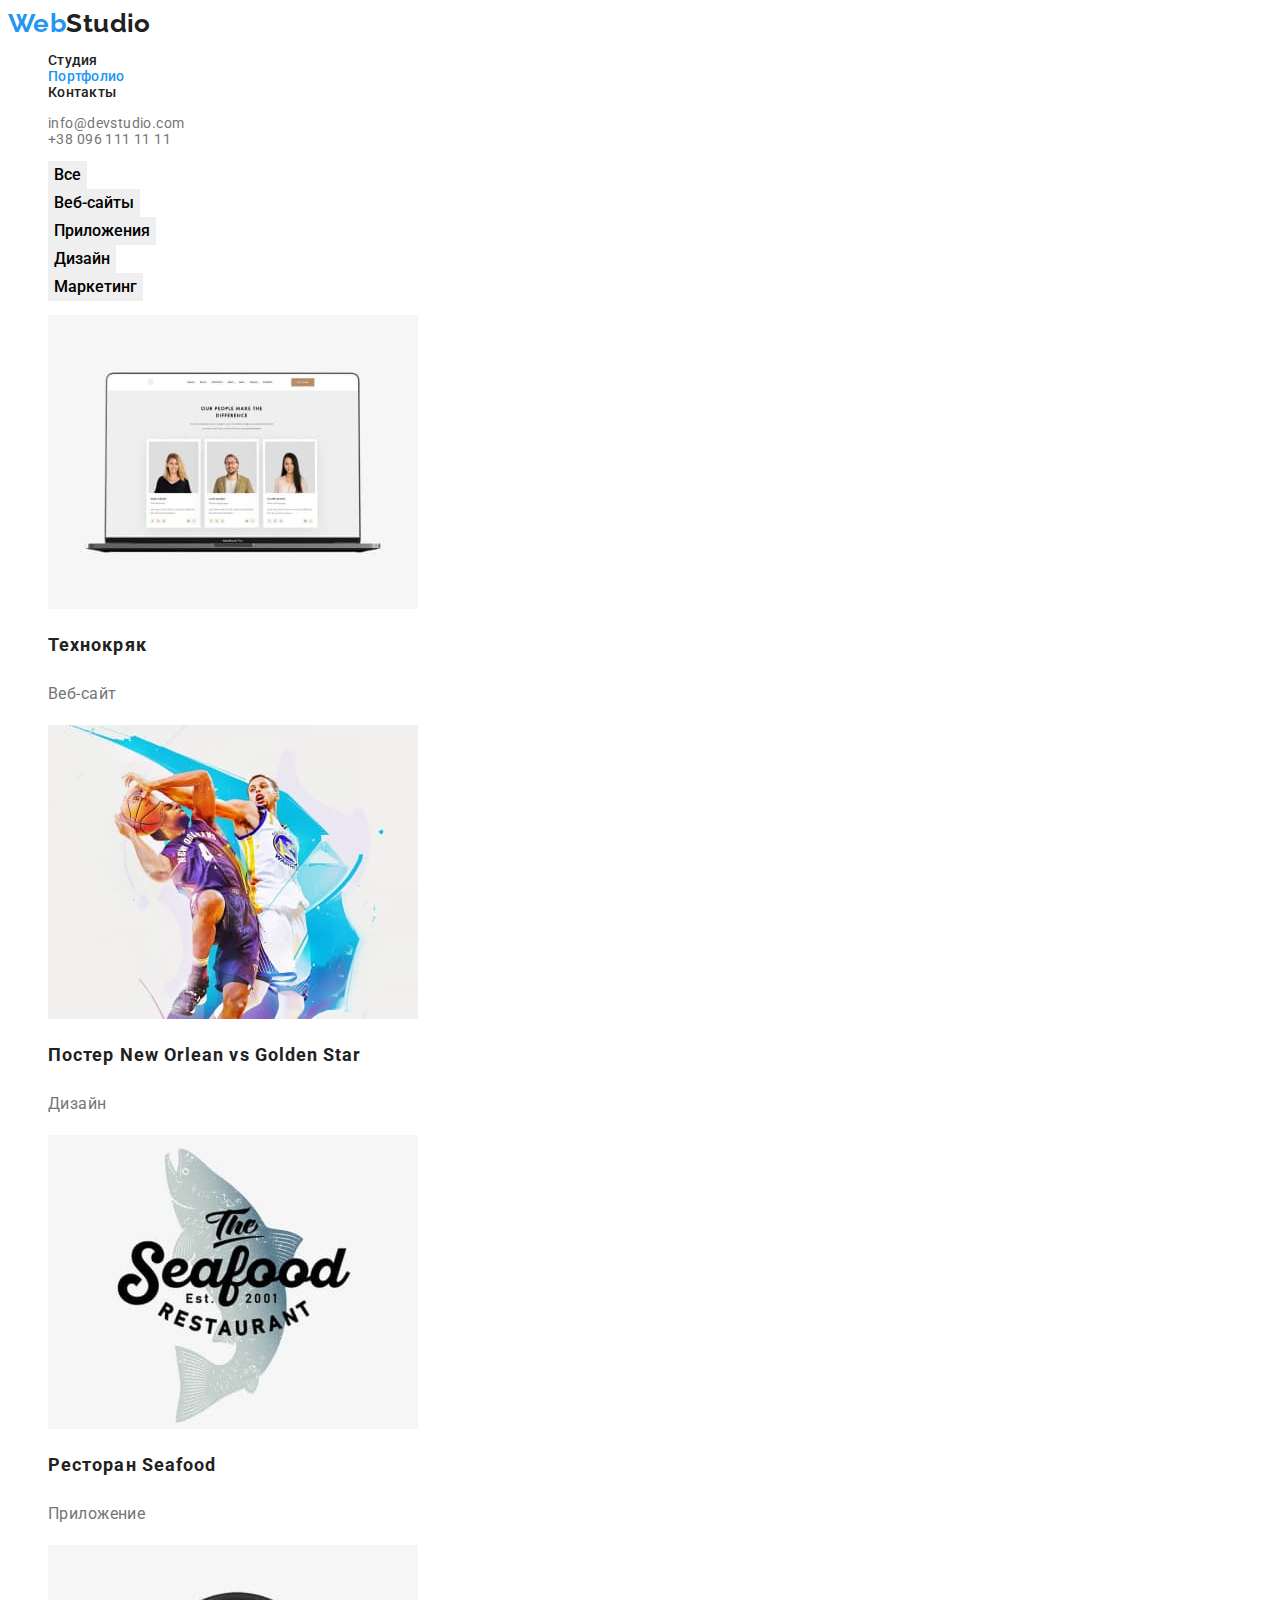
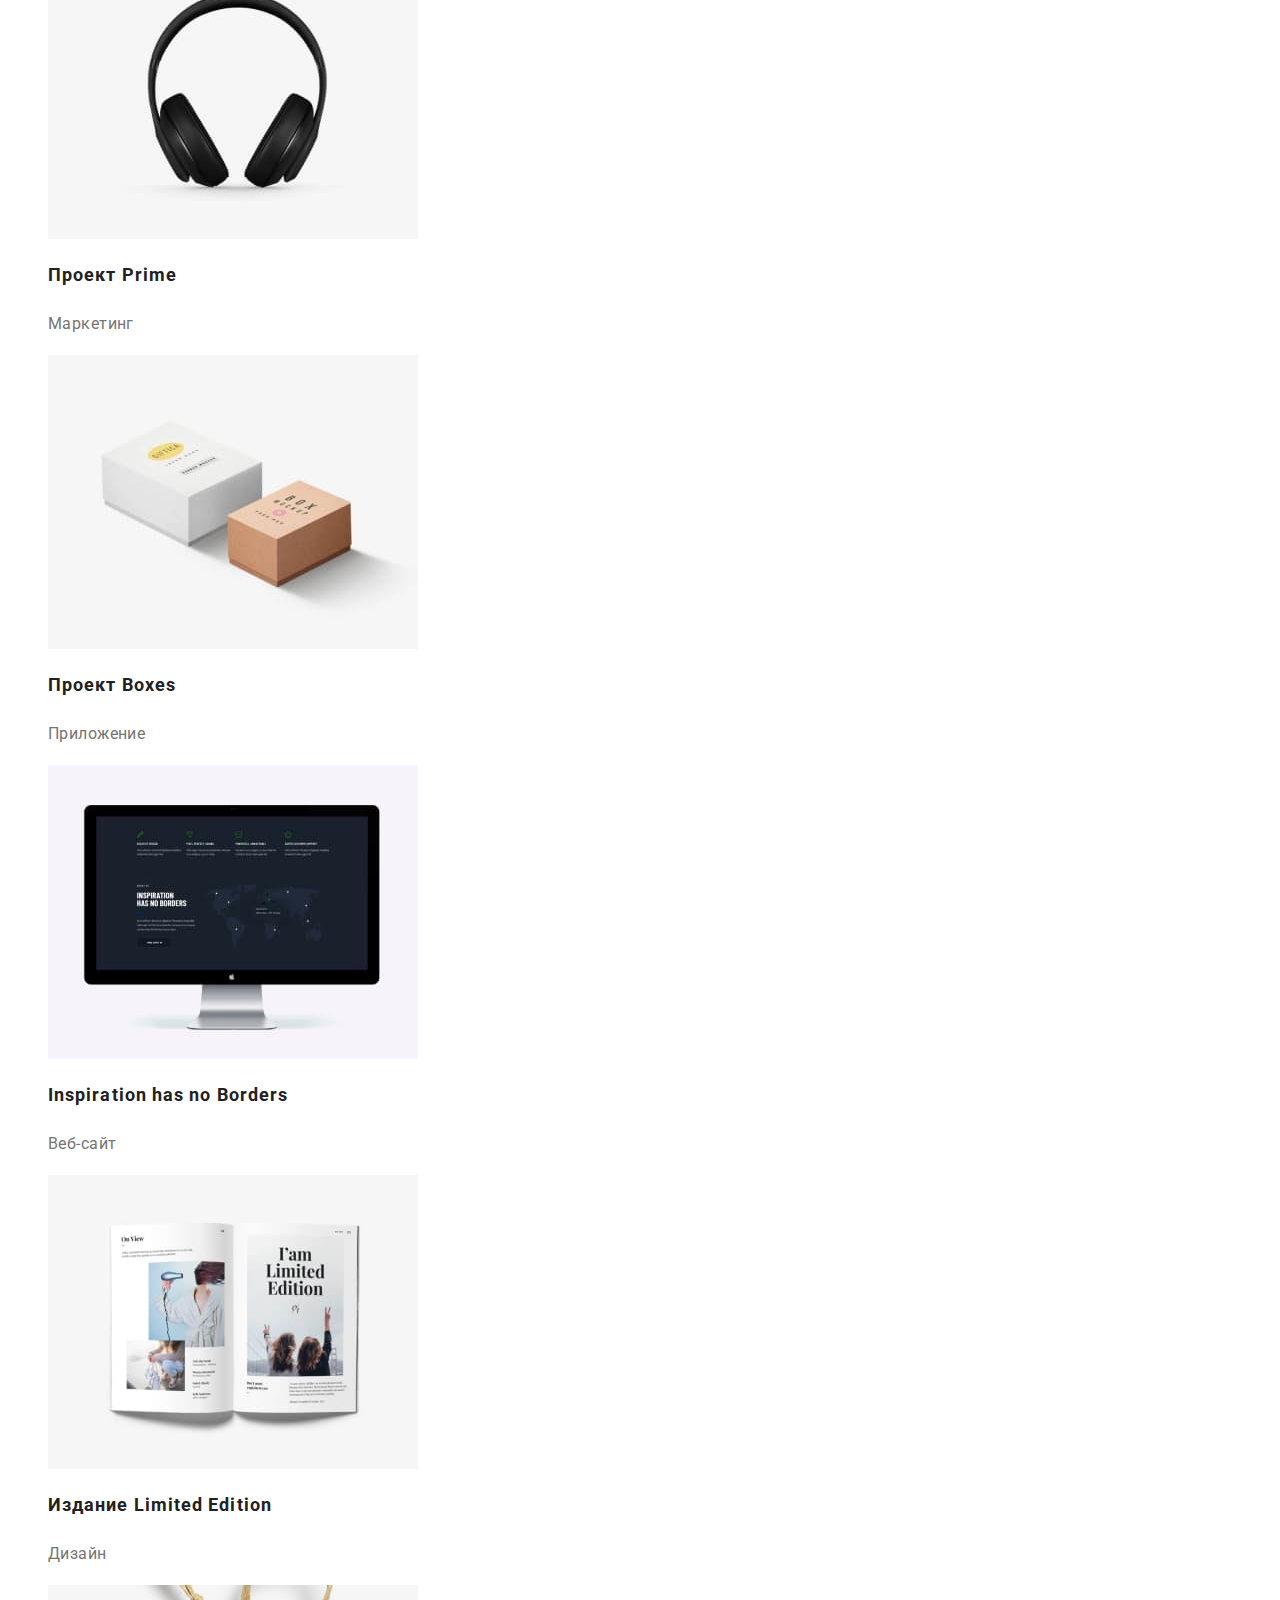
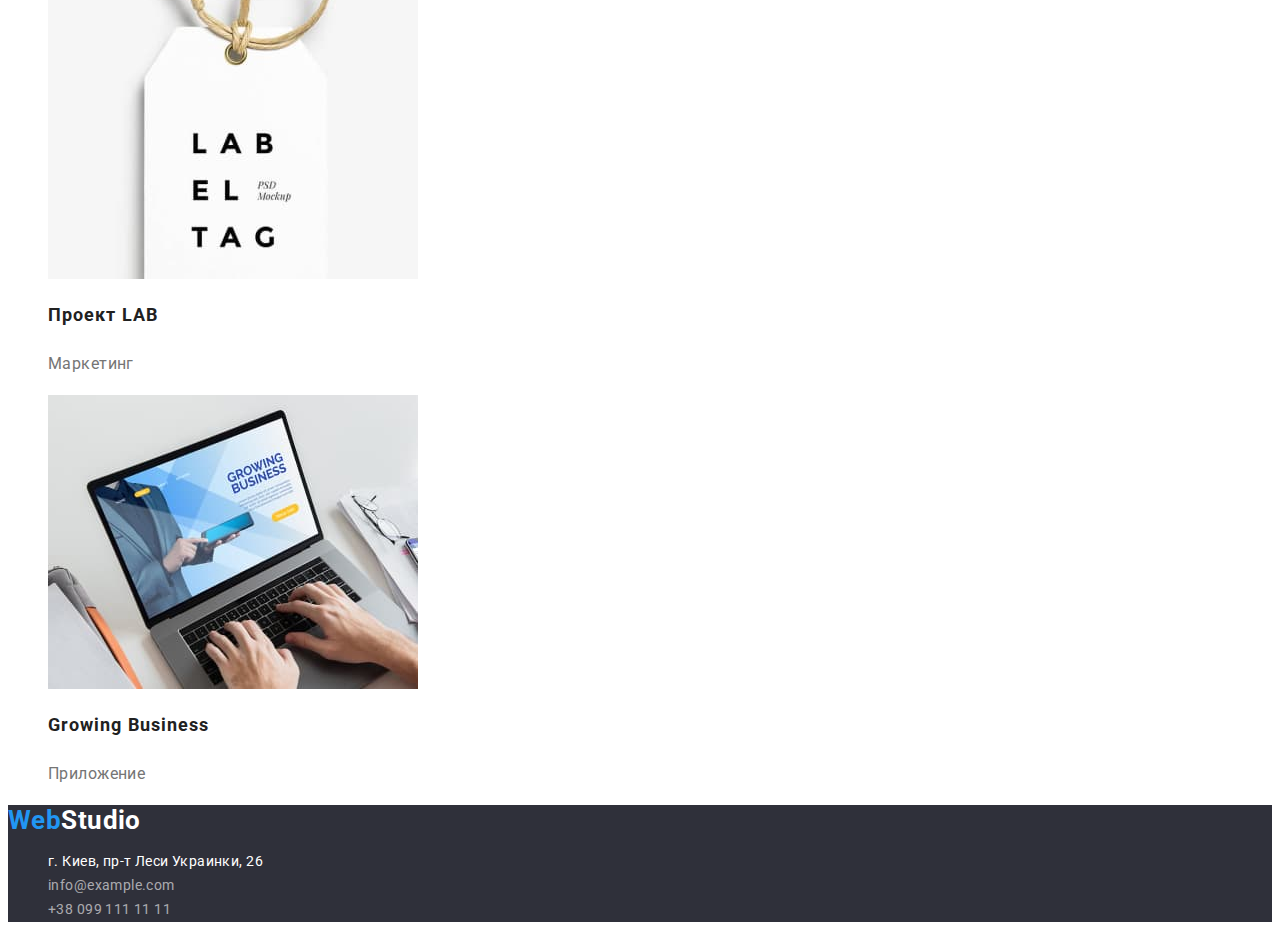
==== portfolio.html @ 20b67bd5 "начало дз3" ====
<!DOCTYPE html>
<html lang="ru">
<head>
    <meta charset="UTF-8">
    <meta http-equiv="X-UA-Compatible" content="IE=edge">
    <meta name="viewport" content="width=device-width, initial-scale=1.0">
    <link rel="preconnect" href="https://fonts.googleapis.com">
    <link rel="preconnect" href="https://fonts.gstatic.com" crossorigin>
    <link href="https://fonts.googleapis.com/css2?family=Raleway:wght@700&family=Roboto:wght@400;500;700;900&display=swap" rel="stylesheet">
    <title>Студия</title>
    <link rel="stylesheet" href="./css/styles.css"/>
</head>
<body>

    <header class="header">
        <nav class="header-nav">
        <a href="/" class="header-logo">Web<span class="header-logo2">Studio</span></a>
           <ul class="header-nav-list list">
                <li class="header-item"><a href="./index.html" class="header-nav-link link ">Студия</a></li>
                <li class="header-item"><a href="./portfolio.html" class="header-nav-link link current">Портфолио</a></li>
                <li class="header-item"><a href="" class="header-nav-link link">Контакты</a></li>
            </ul>
        </nav>

        <ul class="header-list list">
            <li class="header-item"><a href="mailto:info@devstudio.com" class="header-contact link">info@devstudio.com</a></li>
            <li class="header-item"><a href="tel:+380961111111" class="header-contact link">+38 096 111 11 11</a></li>
        </ul>

    </header>

    <main>
    <section class="portfolio">
        <h1 class="visually-hidden">Наши работы</h1>
        <ul class="portfolio-list list">
            <li><button type="button" class="portfolio-list-btn btn">Все</button></li>
            <li><button type="button" class="portfolio-list-btn btn">Веб-сайты</button></li>
            <li><button type="button" class="portfolio-list-btn btn">Приложения</button></li>
            <li><button type="button" class="portfolio-list-btn btn">Дизайн</button></li>
            <li><button type="button" class="portfolio-list-btn btn">Маркетинг</button></li>
        </ul>
        <ul class="portfolio-list list">
            <li>
                <a href="" class="portfolio-link">
                    <img src="./images/portfolio1.jpg" alt="Экран проэкта Технокряк">
                    <h2 class="portfolio-list-title">Технокряк</h2>
                    <p class="portfolio-list-text">Веб-сайт</p>
                </a>
            </li>
            <li>
                <a href="" class="portfolio-link">
                    <img src="./images/portfolio2.jpg" alt="Постер">
                    <h2 class="portfolio-list-title">Постер New Orlean vs Golden Star</h2>
                    <p class="portfolio-list-text">Дизайн</p>
                </a>
            </li>
            <li>
                <a href="" class="portfolio-link">
                    <img src="./images/portfolio3.jpg" alt="Лого ресторана SeaFood">
                    <h2 class="portfolio-list-title">Ресторан Seafood</h2>
                    <p class="portfolio-list-text">Приложение</p>
                </a>
            </li>
            <li>
                <a href="" class="portfolio-link">
                    <img src="./images/portfolio4.jpg" alt="Лого проэкта Prime">
                    <h2 class="portfolio-list-title">Проект Prime</h2>
                    <p class="portfolio-list-text">Маркетинг</p>
                </a>
            </li>
            <li>
                <a href="" class="portfolio-link">
                    <img src="./images/portfolio5.jpg" alt="Лого проэкта Boxes">
                    <h2 class="portfolio-list-title">Проект Boxes</h2>
                    <p class="portfolio-list-text">Приложение</p>
                </a>
            </li>
            <li>
                <a href="" class="portfolio-link">
                    <img src="./images/portfolio6.jpg" alt="Экран сайта">
                    <h2 class="portfolio-list-title">Inspiration has no Borders</h2>
                    <p class="portfolio-list-text">Веб-сайт</p>
                </a>
            </li>
            <li>
                <a href="" class="portfolio-link">
                    <img src="./images/portfolio7.jpg" alt="Странийы журнала">
                    <h2 class="portfolio-list-title">Издание Limited Edition</h2>
                    <p class="portfolio-list-text">Дизайн</p>
                </a>
            </li>
            <li>
                <a href="" class="portfolio-link">
                    <img src="./images/portfolio8.jpg" alt="Лого проэкта LAB">
                    <h2 class="portfolio-list-title">Проект LAB</h2>
                    <p class="portfolio-list-text">Маркетинг</p>
                </a>
            </li>
            <li>
                <a href="" class="portfolio-link">
                    <img src="./images/portfolio9.jpg" alt="Экран приложения">
                    <h2 class="portfolio-list-title">Growing Business</h2>
                    <p class="portfolio-list-text">Приложение</p>
                </a>
            </li>
        </ul>
    </section>
       
    </main>
    <footer class="footer">
    
        <a href="/" class="footer-logo">Web<span class="footer-logo2">Studio</span></a>
        <address>
            <ul class="footer-list list">
                <li class="footer-item"><a href="https://goo.gl/maps/zTZSHsierRrtgQWT7" target="_blank" rel="noopener noindex nofollow" class="footer-link address">г. Киев, пр-т Леси Украинки, 26 </a></li>
                <li class="footer-item contact"><a href="mailto:info@example.com" class="footer-link contact">info@example.com</a></li>
                <li class="footer-item"><a href="tel:+380991111111" class="footer-link contact">+38 099 111 11 11</a></li>
            </ul>
        </address>
   
</footer>
</body>
</html>
---- css/styles.css ----
:root {
    --maintext-color:#212121;
    --secondtext-color:#757575;
    --accent-color:#2196F3;
    --light-text-color:#FFFFFF;
    --background-dark-color:#2F303A;
    --background-medium-color:#F5F4FA;
    --background-light-color:#E5E5E5;
    --background-main-color:#FFFFFF;
}
body{
    font-family: Roboto, sans-serif;
    color:var(--maintext-color);
    font-size: 14px;
    letter-spacing: 0.03em;
    background: var(--background-main-color);
    }

    a {
        text-decoration:none;
    }
/* -----------------------------------------HEADER------------------------------------------------------ */
.header {
    
        }
        

.header-logo {
font-family: 'Raleway';
font-weight: 700;
font-size: 26px;
line-height: 1.19;
color: var(--accent-color);
}
.header-logo2 {
    color: var(--maintext-color);    
    }
.header-nav-list{
font-weight: 500;
line-height: 1.14;
letter-spacing: 0.02em;
}


.header-nav-link {
    color: var(--maintext-color);
}
.header-nav-link:hover, 
.header-contact:hover,
.header-nav-link:focus,
.header-contact:focus {
    color: var(--accent-color);
}

.header-nav-link.current{
color:var(--accent-color);
}

.list{
list-style: none;
}
.header-contact {
color: var(--secondtext-color);
}
/* ---------------------------------------------HERO------------------------------------------- */
.hero {
    background:var(--background-dark-color);
    
}
.hero-title{
font-weight: 900;
font-size: 44px;
line-height: 1,36;
text-align: center;
letter-spacing: 0.06em;
text-transform: uppercase;
color: var(--light-text-color);
}
.hero-btn{
background: var(--accent-color);
font-family: inherit;
font-weight: 700;
font-size: 16px;
line-height: 1.88;
display: flex;
align-items: center;
text-align: center;
letter-spacing: 0.06em;
color: var(--light-text-color);
}
/* -----------------------------------------------ADVANTAGES---------------------------------------------- */
.advantages{
    
}
.visually-hidden {
    clip: rect(0 0 0 0);
    clip-path: inset(50%);
    height: 1px;
    overflow: hidden;
    position: absolute;
    white-space: nowrap;
    width: 1px;
  }

.advantages-list-headers{
font-weight: 700;
font-size: 14px;
line-height: 1.14;
text-transform: uppercase;
}

.advantages-list-text{
line-height: 1.71;
color: var(--secondtext-color);
}

.whatwedo{
    }
.whatwedo-title{
font-size: 36px;
line-height: 1.166;
text-align: center;
}

.team{
background: var(--background-medium-color);
}

.team-description{
    }

.team-list-header{
font-weight: 500;
font-size: 16px;
line-height: 1.19;
text-align: center;
}

.team-list-text{
    font-size: 16px;
    line-height: 1.19;
    text-align: center;
    color:var(--secondtext-color)
}

.footer{
    background: var(--background-dark-color);
}
.footer-logo{
font-weight: 700;
font-size: 26px;
line-height: 1.19;
color: var(--accent-color);
}
.footer-logo2{
    font-weight: 700;
    font-size: 26px;
    line-height: 1.19;
    color: var(--background-main-color);    
}

.footer-link {
font-style: normal;
font-weight: 400;
line-height: 1.71;
}


.footer-link.address {
color: var(--light-text-color);
}

.footer-link.contact{
color: rgba(255, 255, 255, 0.6);
}

.footer-link:hover,
.footer-link:focus {
color: var(--accent-color);
}

.portfolio-list-title {
font-size: 18px;
line-height: 2;
letter-spacing: 0.06em;
color: var(--maintext-color);
}

.portfolio-list-text{
font-weight: 400;
font-size: 16px;
line-height: 1.88;
color:var(--secondtext-color);
}

.portfolio-link{
    text-decoration:none;
}

.btn{
font-family: inherit;
font-weight: 500;
font-size: 16px;
line-height: 1.63;
text-align: center;
cursor: pointer;
border: transparent;
}

.btn:hover{
    background:var(--accent-color);
    color:var(--light-text-color);
}
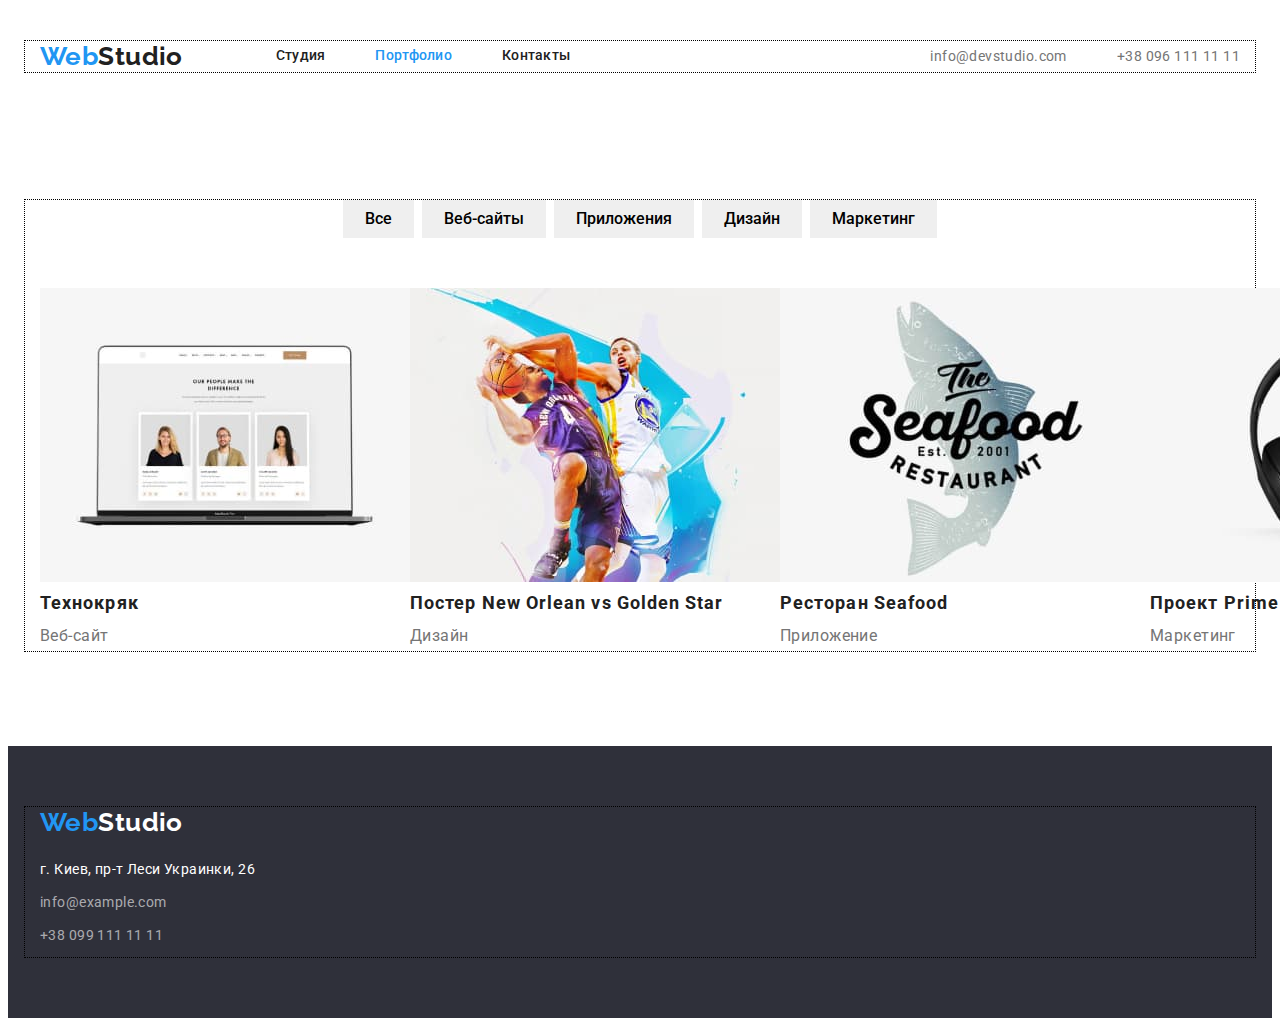
==== commit bf0d8e47: "1st version" ====
--- a/portfolio.html
+++ b/portfolio.html
@@ -8,38 +8,41 @@
     <link rel="preconnect" href="https://fonts.gstatic.com" crossorigin>
     <link href="https://fonts.googleapis.com/css2?family=Raleway:wght@700&family=Roboto:wght@400;500;700;900&display=swap" rel="stylesheet">
     <title>Студия</title>
+    <!-- <link rel="stylesheet" href="https://cdnjs.cloudflare.com/ajax/libs/modern-normalize/1.1.0/modern-normalize.css"> -->
     <link rel="stylesheet" href="./css/styles.css"/>
 </head>
 <body>
 
     <header class="header">
+        <div class="container">
+        <a href="/" class="header-logo">Web<span class="header-logo2">Studio</span></a>
         <nav class="header-nav">
-        <a href="/" class="header-logo">Web<span class="header-logo2">Studio</span></a>
-           <ul class="header-nav-list list">
-                <li class="header-item"><a href="./index.html" class="header-nav-link link ">Студия</a></li>
-                <li class="header-item"><a href="./portfolio.html" class="header-nav-link link current">Портфолио</a></li>
-                <li class="header-item"><a href="" class="header-nav-link link">Контакты</a></li>
+            <ul class="header-nav-list list">
+                <li class="header-nav-item"><a href="./index.html" class="header-nav-link link ">Студия</a></li>
+                <li class="header-nav-item"><a href="./portfolio.html" class="header-nav-link link current">Портфолио</a></li>
+                <li class="header-nav-item"><a href="" class="header-nav-link link">Контакты</a></li>
             </ul>
         </nav>
 
         <ul class="header-list list">
-            <li class="header-item"><a href="mailto:info@devstudio.com" class="header-contact link">info@devstudio.com</a></li>
-            <li class="header-item"><a href="tel:+380961111111" class="header-contact link">+38 096 111 11 11</a></li>
+            <li class="header-contact-item"><a href="mailto:info@devstudio.com" class="header-contact link">info@devstudio.com</a></li>
+            <li class="header-contact-item"><a href="tel:+380961111111" class="header-contact link">+38 096 111 11 11</a></li>
         </ul>
-
+        </div>
     </header>
 
     <main>
     <section class="portfolio">
+        <div class="container">
         <h1 class="visually-hidden">Наши работы</h1>
-        <ul class="portfolio-list list">
-            <li><button type="button" class="portfolio-list-btn btn">Все</button></li>
-            <li><button type="button" class="portfolio-list-btn btn">Веб-сайты</button></li>
-            <li><button type="button" class="portfolio-list-btn btn">Приложения</button></li>
-            <li><button type="button" class="portfolio-list-btn btn">Дизайн</button></li>
-            <li><button type="button" class="portfolio-list-btn btn">Маркетинг</button></li>
+        <ul class="portfolio-list-btn list">
+            <li class="portfolio-btn-list"><button type="button" class="portfolio-btn-item btn">Все</button></li>
+            <li class="portfolio-btn-list"><button type="button" class="portfolio-btn-item btn">Веб-сайты</button></li>
+            <li class="portfolio-btn-list"><button type="button" class="portfolio-btn-item btn">Приложения</button></li>
+            <li class="portfolio-btn-list"><button type="button" class="portfolio-btn-item btn">Дизайн</button></li>
+            <li class="portfolio-btn-list"><button type="button" class="portfolio-btn-item btn">Маркетинг</button></li>
         </ul>
-        <ul class="portfolio-list list">
+        <ul class="portfolio-list-projects list">
             <li>
                 <a href="" class="portfolio-link">
                     <img src="./images/portfolio1.jpg" alt="Экран проэкта Технокряк">
@@ -104,11 +107,12 @@
                 </a>
             </li>
         </ul>
+        </div>
     </section>
        
     </main>
     <footer class="footer">
-    
+    <div class="container">
         <a href="/" class="footer-logo">Web<span class="footer-logo2">Studio</span></a>
         <address>
             <ul class="footer-list list">
@@ -117,7 +121,7 @@
                 <li class="footer-item"><a href="tel:+380991111111" class="footer-link contact">+38 099 111 11 11</a></li>
             </ul>
         </address>
-   
+    </div>
 </footer>
 </body>
 </html>--- a/css/styles.css
+++ b/css/styles.css
@@ -8,8 +8,12 @@
     --background-medium-color:#F5F4FA;
     --background-light-color:#E5E5E5;
     --background-main-color:#FFFFFF;
+    --typical-margin:30px;
+    --typical-padding:94px;
+
 }
 body{
+    /* display: block; */
     font-family: Roboto, sans-serif;
     color:var(--maintext-color);
     font-size: 14px;
@@ -20,11 +24,51 @@
     a {
         text-decoration:none;
     }
+    h1, h2, h3, h4, p, ul {
+        margin: 0;
+        padding-left: 0;
+    }
+
+    .container{
+        width: 1200px;
+        border: 1px dotted black;
+        padding-left: 15px;
+        padding-right: 15px;
+        margin: 0 auto;
+
+    }
+
+    .btn{
+        font-family: inherit;
+        text-align: center;
+        cursor: pointer;
+        border: transparent;
+        }
+        
+        .btn:hover,
+        .btn:focus {
+            background:var(--accent-color);
+            color:var(--light-text-color);
+        }
+            
 /* -----------------------------------------HEADER------------------------------------------------------ */
 .header {
-    
+padding-top: 32px;
+padding-bottom: 32px;    
         }
         
+.header .container{
+    display: flex;
+    align-items: center;
+}
+
+.header-nav-item:not(:last-child){
+    margin-right: 50px;
+}
+
+.header-contact-item:not(:last-child){
+    margin-right: 50px;
+}
 
 .header-logo {
 font-family: 'Raleway';
@@ -34,9 +78,11 @@
 color: var(--accent-color);
 }
 .header-logo2 {
-    color: var(--maintext-color);    
+    color: var(--maintext-color);  
+    margin-right: 93px;  
     }
 .header-nav-list{
+display: flex;
 font-weight: 500;
 line-height: 1.14;
 letter-spacing: 0.02em;
@@ -57,17 +103,28 @@
 color:var(--accent-color);
 }
 
+.header-list{
+    display: flex;
+    margin-left: auto;
+}
+
 .list{
 list-style: none;
 }
+
 .header-contact {
 color: var(--secondtext-color);
 }
 /* ---------------------------------------------HERO------------------------------------------- */
 .hero {
     background:var(--background-dark-color);
-    
-}
+    padding: 200px 0;
+    }
+
+.hero .container{
+    justify-content: center;
+    }
+
 .hero-title{
 font-weight: 900;
 font-size: 44px;
@@ -76,22 +133,33 @@
 letter-spacing: 0.06em;
 text-transform: uppercase;
 color: var(--light-text-color);
-}
-.hero-btn{
+margin-bottom: var(--typical-margin);
+}
+.hero-btn {
+display: flex;
+min-width: 200px;
+height: 50px;
+border-radius: 4px;
 background: var(--accent-color);
 font-family: inherit;
 font-weight: 700;
 font-size: 16px;
 line-height: 1.88;
-display: flex;
+letter-spacing: 0.06em;
 align-items: center;
-text-align: center;
-letter-spacing: 0.06em;
+justify-content: center;
 color: var(--light-text-color);
+margin: auto;
+}
+
+.hero-btn:hover{
+    background: var(--background-medium-color);
+    color: var(--maintext-color);
 }
 /* -----------------------------------------------ADVANTAGES---------------------------------------------- */
 .advantages{
-    
+padding-bottom:var(--typical-padding);
+padding-top:var(--typical-padding);    
 }
 .visually-hidden {
     clip: rect(0 0 0 0);
@@ -103,38 +171,70 @@
     width: 1px;
   }
 
+.advantages-list{
+    display: flex;
+}
+
 .advantages-list-headers{
 font-weight: 700;
 font-size: 14px;
 line-height: 1.14;
 text-transform: uppercase;
+margin-bottom: 10px;
 }
 
 .advantages-list-text{
+    max-width: 270px;
 line-height: 1.71;
 color: var(--secondtext-color);
 }
 
 .whatwedo{
-    }
-.whatwedo-title{
-font-size: 36px;
-line-height: 1.166;
-text-align: center;
+    padding-bottom: var(--typical-padding);
+    }
+.whatwedo-list{
+    display: flex;
+}
+
+.whatwedo-item:not(:first-child) {
+    margin-left: var(--typical-margin);
 }
 
 .team{
 background: var(--background-medium-color);
+padding-top: var(--typical-padding);
+padding-bottom: var(--typical-padding);
+}
+
+.basic-title{
+font-size: 36px;
+line-height: 1.17;
+text-align: center;
+margin-bottom: 50px;
+letter-spacing: 0.03em;
+}
+.team-list{
+    display: flex;
+}
+
+.team-list-item:not(:first-child){
+margin-left: var(--typical-margin);
 }
 
 .team-description{
-    }
+    margin-bottom: var(--typical-margin);
+    }
+    
+.team-list-photo {
+    margin-bottom: var(--typical-margin);
+}
 
 .team-list-header{
 font-weight: 500;
 font-size: 16px;
 line-height: 1.19;
 text-align: center;
+margin-bottom: 10px;
 }
 
 .team-list-text{
@@ -146,14 +246,21 @@
 
 .footer{
     background: var(--background-dark-color);
-}
+    padding-top: 60px;
+    padding-bottom: 60px;
+    
+    }
 .footer-logo{
+font-family: 'Raleway';
+display: block;
 font-weight: 700;
 font-size: 26px;
 line-height: 1.19;
 color: var(--accent-color);
+margin-bottom: 20px;
 }
 .footer-logo2{
+    font-family: 'Raleway';
     font-weight: 700;
     font-size: 26px;
     line-height: 1.19;
@@ -162,8 +269,10 @@
 
 .footer-link {
 font-style: normal;
+display: block;
 font-weight: 400;
 line-height: 1.71;
+margin-bottom: 9px;
 }
 
 
@@ -178,6 +287,21 @@
 .footer-link:hover,
 .footer-link:focus {
 color: var(--accent-color);
+}
+
+.portfolio {
+    padding-top: var(--typical-padding);
+    padding-bottom: var(--typical-padding);
+}
+
+.portfolio-list-btn{
+    display: flex;
+    justify-content: center;
+    margin-bottom: 50px;
+}
+
+.portfolio-list-projects{
+display: flex;
 }
 
 .portfolio-list-title {
@@ -198,17 +322,16 @@
     text-decoration:none;
 }
 
-.btn{
-font-family: inherit;
+
+.portfolio-btn-item {
+display: flex;    
+height: 38px;
+padding: 6px 22px;
 font-weight: 500;
 font-size: 16px;
 line-height: 1.63;
-text-align: center;
-cursor: pointer;
-border: transparent;
-}
-
-.btn:hover{
-    background:var(--accent-color);
-    color:var(--light-text-color);
-}
+}
+
+.portfolio-btn-list:not(:first-child){
+    margin-left: 8px;
+}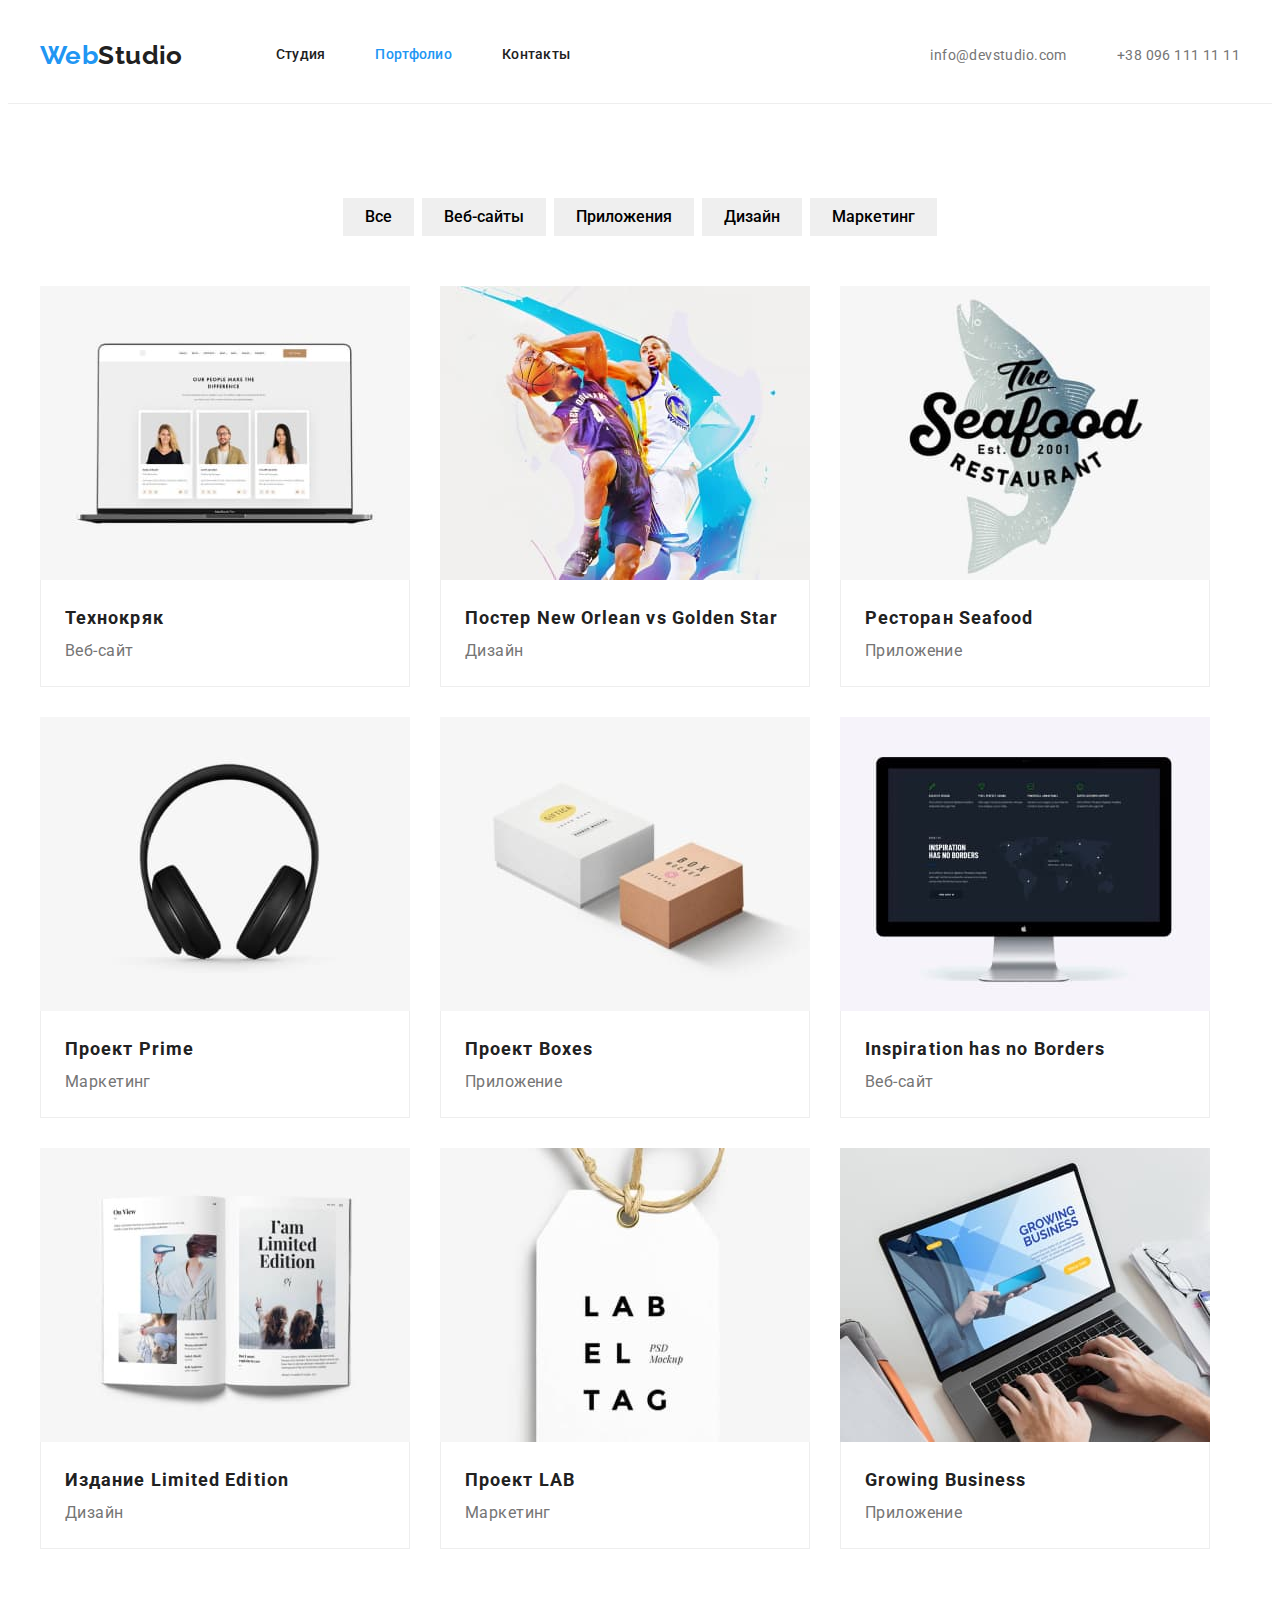
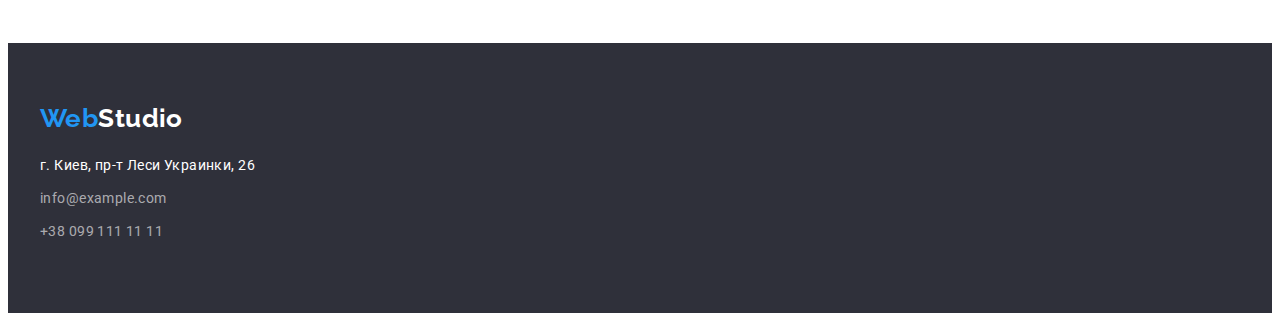
==== commit 608dc2f5: "done-1" ====
--- a/portfolio.html
+++ b/portfolio.html
@@ -43,67 +43,86 @@
             <li class="portfolio-btn-list"><button type="button" class="portfolio-btn-item btn">Маркетинг</button></li>
         </ul>
         <ul class="portfolio-list-projects list">
-            <li>
+            <li class="portfolio-item">
+                
                 <a href="" class="portfolio-link">
                     <img src="./images/portfolio1.jpg" alt="Экран проэкта Технокряк">
+                    <div class="portfolio-description">
                     <h2 class="portfolio-list-title">Технокряк</h2>
                     <p class="portfolio-list-text">Веб-сайт</p>
+                    </div>
                 </a>
             </li>
-            <li>
+            <li class="portfolio-item">
                 <a href="" class="portfolio-link">
                     <img src="./images/portfolio2.jpg" alt="Постер">
+                    <div class="portfolio-description">
                     <h2 class="portfolio-list-title">Постер New Orlean vs Golden Star</h2>
                     <p class="portfolio-list-text">Дизайн</p>
+                    </div>
                 </a>
             </li>
-            <li>
+            <li class="portfolio-item">
                 <a href="" class="portfolio-link">
                     <img src="./images/portfolio3.jpg" alt="Лого ресторана SeaFood">
+                    <div class="portfolio-description">
                     <h2 class="portfolio-list-title">Ресторан Seafood</h2>
                     <p class="portfolio-list-text">Приложение</p>
+                    </div>
                 </a>
             </li>
-            <li>
+            <li class="portfolio-item">
                 <a href="" class="portfolio-link">
                     <img src="./images/portfolio4.jpg" alt="Лого проэкта Prime">
+                    <div class="portfolio-description">
                     <h2 class="portfolio-list-title">Проект Prime</h2>
                     <p class="portfolio-list-text">Маркетинг</p>
+                    </div>
                 </a>
             </li>
-            <li>
+            <li class="portfolio-item">
                 <a href="" class="portfolio-link">
                     <img src="./images/portfolio5.jpg" alt="Лого проэкта Boxes">
+                    <div class="portfolio-description">
                     <h2 class="portfolio-list-title">Проект Boxes</h2>
                     <p class="portfolio-list-text">Приложение</p>
+                    </div>
                 </a>
             </li>
-            <li>
+            <li class="portfolio-item">
                 <a href="" class="portfolio-link">
                     <img src="./images/portfolio6.jpg" alt="Экран сайта">
+                    <div class="portfolio-description">
                     <h2 class="portfolio-list-title">Inspiration has no Borders</h2>
                     <p class="portfolio-list-text">Веб-сайт</p>
+                    </div>
                 </a>
             </li>
-            <li>
+            <li class="portfolio-item">
                 <a href="" class="portfolio-link">
                     <img src="./images/portfolio7.jpg" alt="Странийы журнала">
+                    <div class="portfolio-description">
                     <h2 class="portfolio-list-title">Издание Limited Edition</h2>
                     <p class="portfolio-list-text">Дизайн</p>
+                    </div>
                 </a>
             </li>
-            <li>
+            <li class="portfolio-item">
                 <a href="" class="portfolio-link">
                     <img src="./images/portfolio8.jpg" alt="Лого проэкта LAB">
+                    <div class="portfolio-description">
                     <h2 class="portfolio-list-title">Проект LAB</h2>
                     <p class="portfolio-list-text">Маркетинг</p>
+                    </div>
                 </a>
             </li>
-            <li>
+            <li class="portfolio-item">
                 <a href="" class="portfolio-link">
                     <img src="./images/portfolio9.jpg" alt="Экран приложения">
+                    <div class="portfolio-description">
                     <h2 class="portfolio-list-title">Growing Business</h2>
                     <p class="portfolio-list-text">Приложение</p>
+                    </div>
                 </a>
             </li>
         </ul>
--- a/css/styles.css
+++ b/css/styles.css
@@ -29,9 +29,12 @@
         padding-left: 0;
     }
 
+    img{
+        display: flex;
+    }
     .container{
         width: 1200px;
-        border: 1px dotted black;
+        /* border: 1px dotted black; */
         padding-left: 15px;
         padding-right: 15px;
         margin: 0 auto;
@@ -54,13 +57,14 @@
 /* -----------------------------------------HEADER------------------------------------------------------ */
 .header {
 padding-top: 32px;
-padding-bottom: 32px;    
+padding-bottom: 32px;
+border-bottom: 1px solid #EEEEEE;    
         }
         
 .header .container{
     display: flex;
     align-items: center;
-}
+    }
 
 .header-nav-item:not(:last-child){
     margin-right: 50px;
@@ -302,6 +306,14 @@
 
 .portfolio-list-projects{
 display: flex;
+flex-wrap: wrap;
+margin-left: -30px;
+margin-bottom: -30px;
+}
+
+.portfolio-item{
+    margin-left: var(--typical-margin);
+    margin-bottom: var(--typical-margin);
 }
 
 .portfolio-list-title {
@@ -318,10 +330,17 @@
 color:var(--secondtext-color);
 }
 
-.portfolio-link{
+.portfolio-description{
+    padding: ;
+    box-sizing: border-box;
+    padding: 20px 24px;
+    border-left: 1px solid #EEEEEE;
+    border-right: 1px solid #EEEEEE;;
+    border-bottom: 1px solid #EEEEEE;;
+}
+ .portfolio-link{
     text-decoration:none;
-}
-
+} 
 
 .portfolio-btn-item {
 display: flex;    
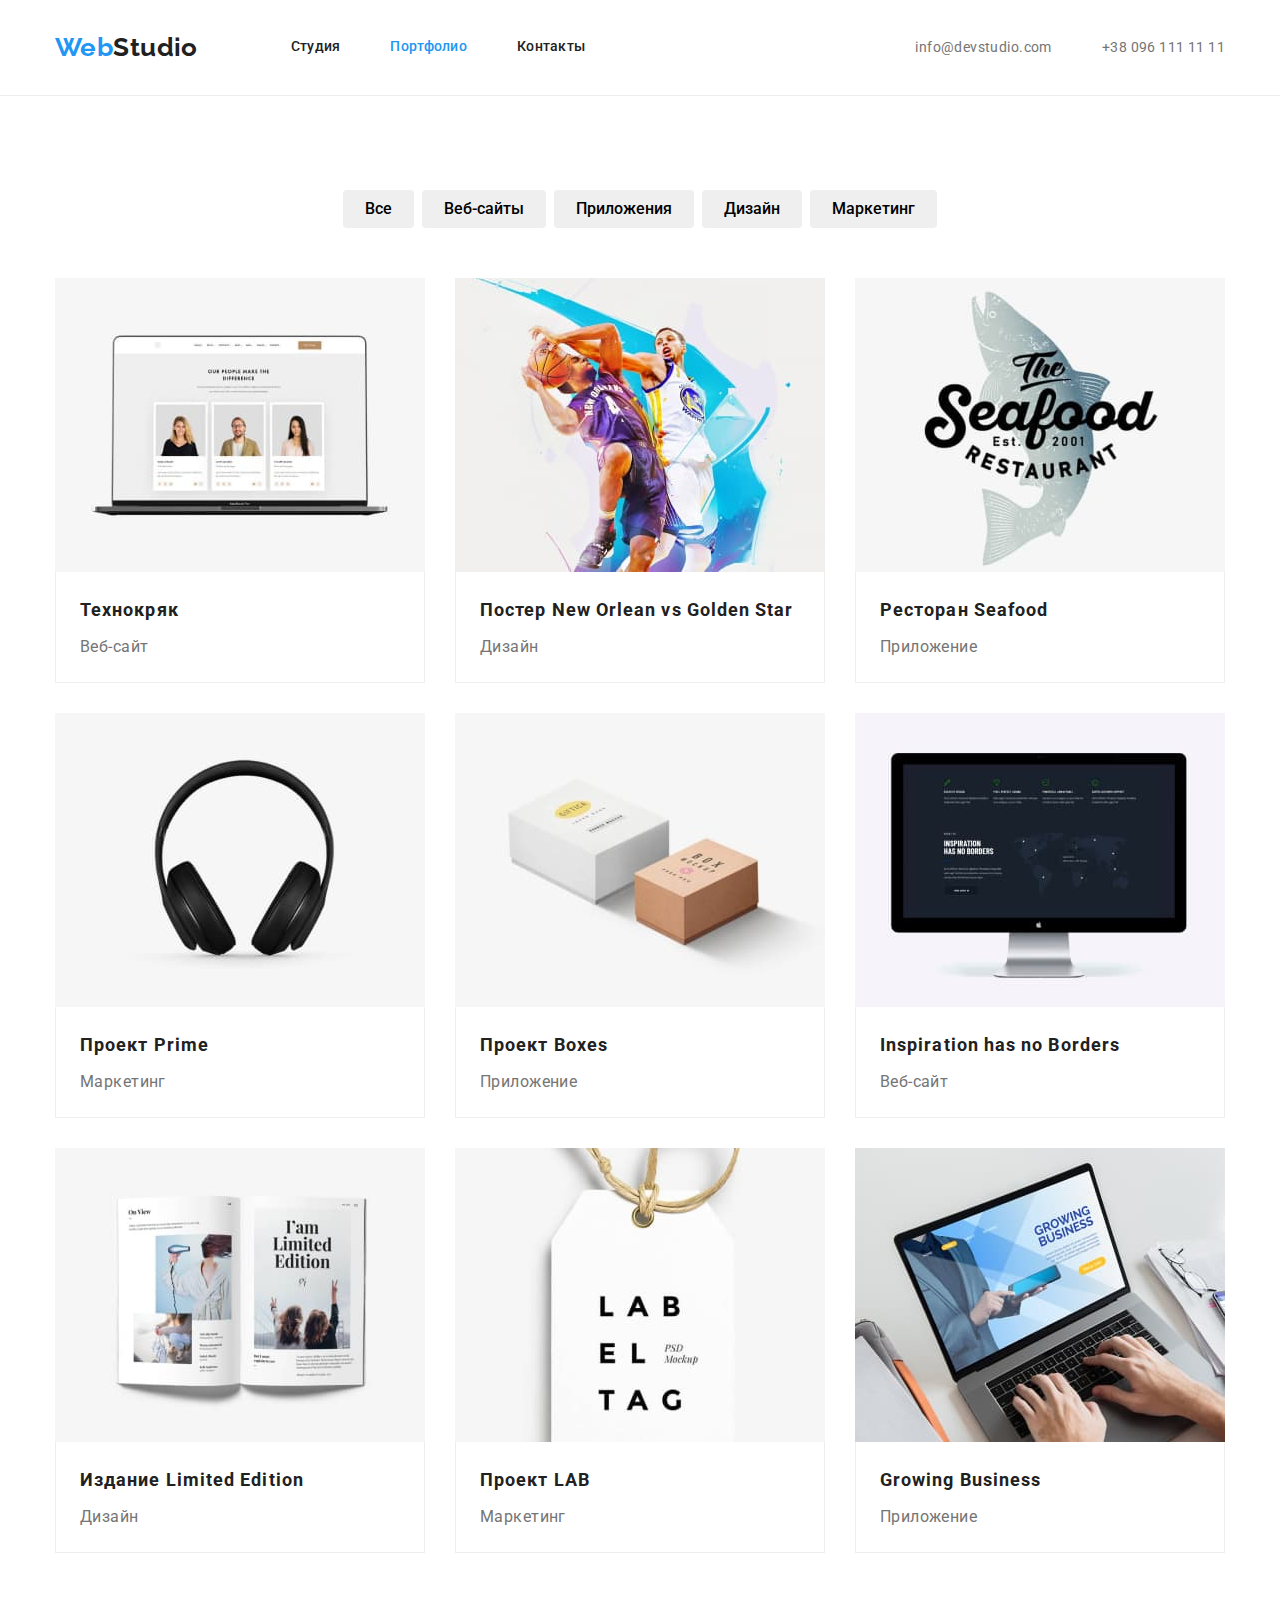
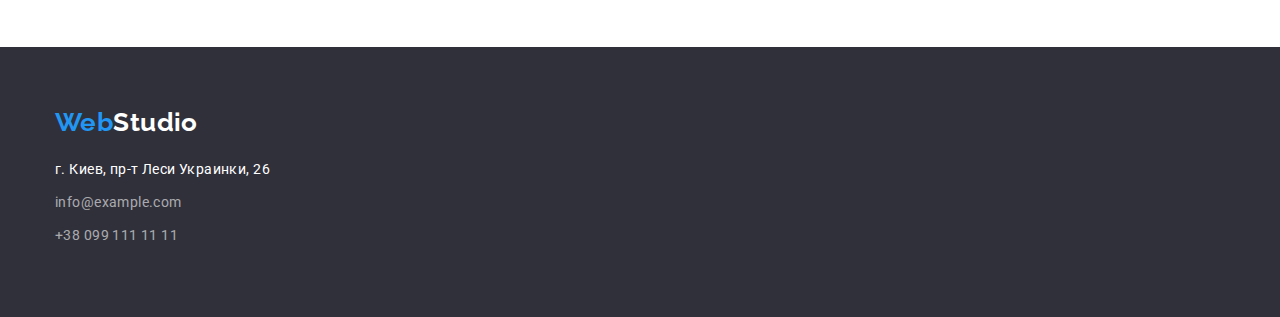
==== commit 74169528: "correction1" ====
--- a/portfolio.html
+++ b/portfolio.html
@@ -8,7 +8,7 @@
     <link rel="preconnect" href="https://fonts.gstatic.com" crossorigin>
     <link href="https://fonts.googleapis.com/css2?family=Raleway:wght@700&family=Roboto:wght@400;500;700;900&display=swap" rel="stylesheet">
     <title>Студия</title>
-    <!-- <link rel="stylesheet" href="https://cdnjs.cloudflare.com/ajax/libs/modern-normalize/1.1.0/modern-normalize.css"> -->
+    <link rel="stylesheet" href="https://cdnjs.cloudflare.com/ajax/libs/modern-normalize/1.1.0/modern-normalize.css">
     <link rel="stylesheet" href="./css/styles.css"/>
 </head>
 <body>
@@ -32,7 +32,7 @@
     </header>
 
     <main>
-    <section class="portfolio">
+    <section class="portfolio section">
         <div class="container">
         <h1 class="visually-hidden">Наши работы</h1>
         <ul class="portfolio-list-btn list">
--- a/css/styles.css
+++ b/css/styles.css
@@ -30,7 +30,15 @@
     }
 
     img{
-        display: flex;
+        display: block;
+        max-width: 100%;
+        height: auto;
+    }
+
+    .section {
+    padding-bottom:var(--typical-padding);
+    padding-top:var(--typical-padding);   
+
     }
     .container{
         width: 1200px;
@@ -46,6 +54,7 @@
         text-align: center;
         cursor: pointer;
         border: transparent;
+        border-radius: 4px;
         }
         
         .btn:hover,
@@ -161,10 +170,7 @@
     color: var(--maintext-color);
 }
 /* -----------------------------------------------ADVANTAGES---------------------------------------------- */
-.advantages{
-padding-bottom:var(--typical-padding);
-padding-top:var(--typical-padding);    
-}
+
 .visually-hidden {
     clip: rect(0 0 0 0);
     clip-path: inset(50%);
@@ -179,6 +185,10 @@
     display: flex;
 }
 
+.advantages-item:not(:first-child){
+    margin-left: 30px;
+}
+
 .advantages-list-headers{
 font-weight: 700;
 font-size: 14px;
@@ -194,8 +204,9 @@
 }
 
 .whatwedo{
-    padding-bottom: var(--typical-padding);
-    }
+    padding-top: 0;
+    }
+
 .whatwedo-list{
     display: flex;
 }
@@ -206,8 +217,6 @@
 
 .team{
 background: var(--background-medium-color);
-padding-top: var(--typical-padding);
-padding-bottom: var(--typical-padding);
 }
 
 .basic-title{
@@ -219,6 +228,13 @@
 }
 .team-list{
     display: flex;
+}
+
+.team-list-item {
+background: #FFFFFF;
+box-shadow: 0px 1px 3px rgba(0, 0, 0, 0.12), 0px 1px 1px rgba(0, 0, 0, 0.14), 0px 2px 1px rgba(0, 0, 0, 0.2);
+border-radius: 0px 0px 4px 4px;
+
 }
 
 .team-list-item:not(:first-child){
@@ -293,11 +309,6 @@
 color: var(--accent-color);
 }
 
-.portfolio {
-    padding-top: var(--typical-padding);
-    padding-bottom: var(--typical-padding);
-}
-
 .portfolio-list-btn{
     display: flex;
     justify-content: center;
@@ -314,6 +325,7 @@
 .portfolio-item{
     margin-left: var(--typical-margin);
     margin-bottom: var(--typical-margin);
+    flex-basis: calc((100% - 90px) / 3);
 }
 
 .portfolio-list-title {
@@ -321,6 +333,7 @@
 line-height: 2;
 letter-spacing: 0.06em;
 color: var(--maintext-color);
+margin-bottom: 4px;
 }
 
 .portfolio-list-text{
